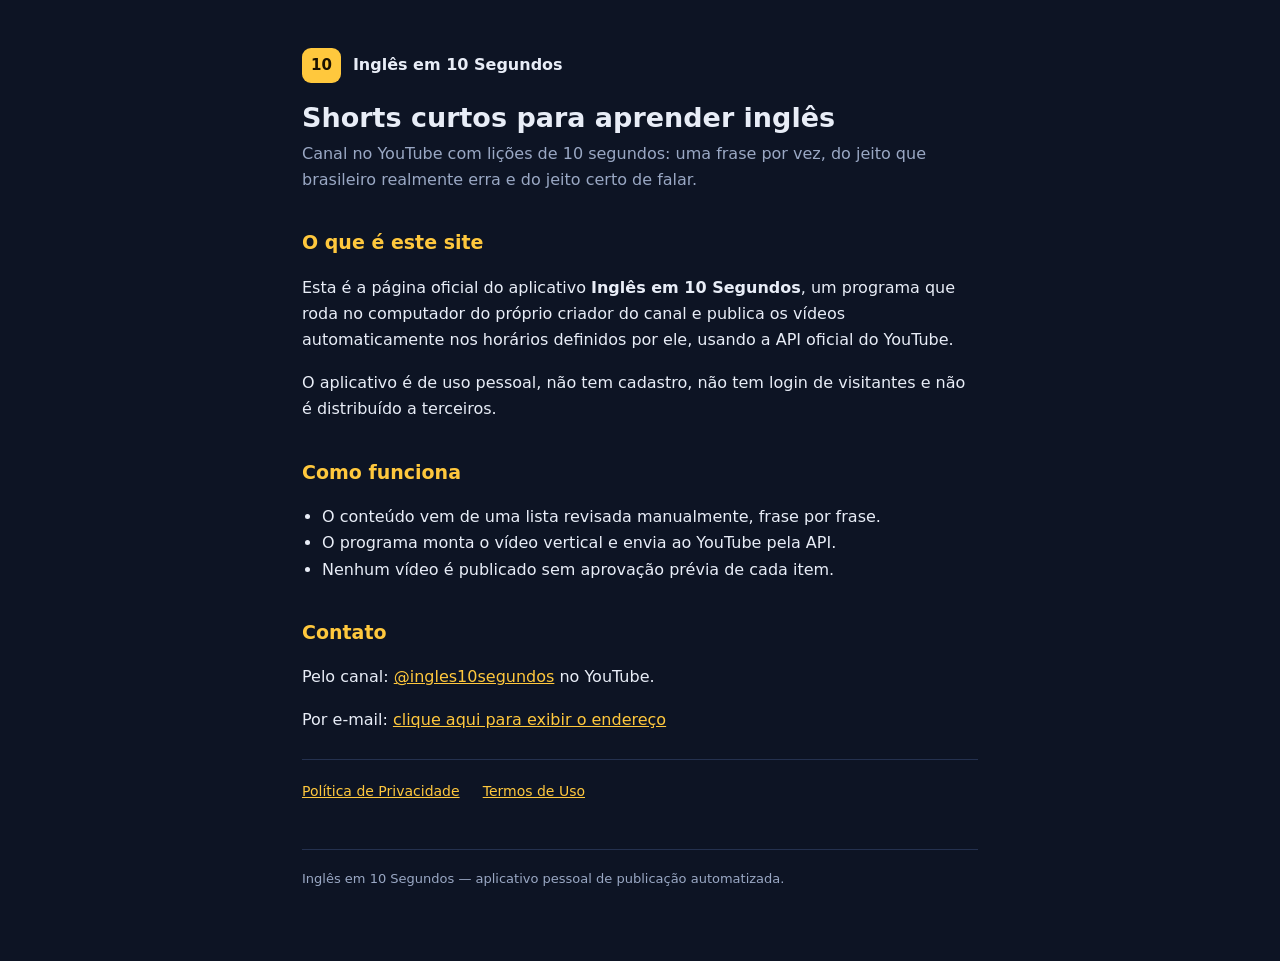
==== index.html @ 5e05c9fe "Paginas publicas do app Ingles em 10 Segundos Inicio, politica de privacidade e termos de uso. Neces" ====
<!doctype html>
<html lang="pt-BR">
<meta charset="utf-8">
<meta name="viewport" content="width=device-width,initial-scale=1">
<title>Inglês em 10 Segundos</title>
<link rel="stylesheet" href="estilo.css">
<div class="wrap">
  <header><span class="logo">10</span><strong>Inglês em 10 Segundos</strong></header>

  <h1>Shorts curtos para aprender inglês</h1>
  <p class="sub">Canal no YouTube com lições de 10 segundos: uma frase por vez,
  do jeito que brasileiro realmente erra e do jeito certo de falar.</p>

  <h2>O que é este site</h2>
  <p>Esta é a página oficial do aplicativo <strong>Inglês em 10 Segundos</strong>,
  um programa que roda no computador do próprio criador do canal e publica os
  vídeos automaticamente nos horários definidos por ele, usando a API oficial
  do YouTube.</p>
  <p>O aplicativo é de uso pessoal, não tem cadastro, não tem login de
  visitantes e não é distribuído a terceiros.</p>

  <h2>Como funciona</h2>
  <ul>
    <li>O conteúdo vem de uma lista revisada manualmente, frase por frase.</li>
    <li>O programa monta o vídeo vertical e envia ao YouTube pela API.</li>
    <li>Nenhum vídeo é publicado sem aprovação prévia de cada item.</li>
  </ul>

  <h2>Contato</h2>
  <p>Pelo canal: <a href="https://www.youtube.com/@ingles10segundos" target="_blank" rel="noopener">@ingles10segundos</a> no YouTube.</p>
  <p>Por e-mail: <a href="#" id="mail">clique aqui para exibir o endereço</a></p>
  <script>
  (function(){var a=document.getElementById("mail");if(!a)return;
    a.addEventListener("click",function(e){e.preventDefault();
      var m=["luizfantunes8","gmail","com"];var end=m[0]+String.fromCharCode(64)+m[1]+"."+m[2];
      a.textContent=end;a.href="mailto:"+end;});})();
  </script>

  <nav>
    <a href="privacidade.html">Política de Privacidade</a>
    <a href="termos.html">Termos de Uso</a>
  </nav>
  <footer>Inglês em 10 Segundos — aplicativo pessoal de publicação automatizada.</footer>
</div>
---- estilo.css ----
:root{--bg:#0d1424;--card:#131d33;--tx:#e8edf7;--dim:#9aa8c4;--ac:#ffc83d;--line:#24314f}
*{box-sizing:border-box}
body{margin:0;background:var(--bg);color:var(--tx);
  font:16px/1.65 system-ui,-apple-system,"Segoe UI",Roboto,sans-serif}
.wrap{max-width:720px;margin:0 auto;padding:48px 22px 72px}
header{display:flex;align-items:center;gap:12px;margin-bottom:8px}
.logo{background:var(--ac);color:#1b1200;font-weight:800;border-radius:9px;
  padding:5px 9px;font-size:15px}
h1{font-size:27px;margin:18px 0 6px;line-height:1.25}
h2{font-size:19px;margin:34px 0 8px;color:var(--ac)}
p,li{color:var(--tx)}
.sub{color:var(--dim);margin-top:0}
a{color:var(--ac)}
nav{margin:26px 0 0;padding-top:18px;border-top:1px solid var(--line)}
nav a{margin-right:18px;font-size:14px}
footer{margin-top:44px;padding-top:18px;border-top:1px solid var(--line);
  color:var(--dim);font-size:13px}
ul{padding-left:20px}
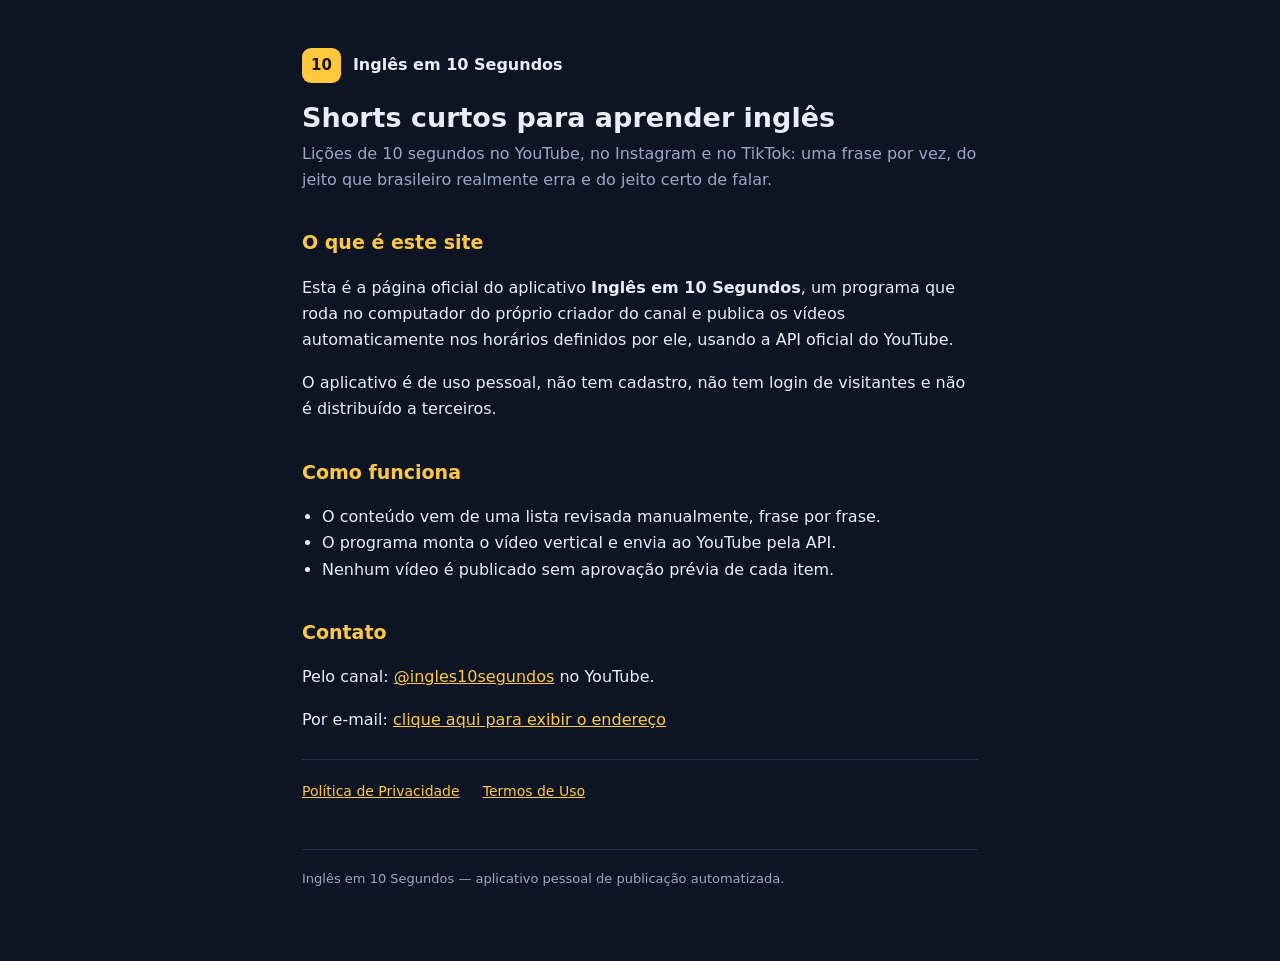
==== commit 492badac: "Paginas legais passam a cobrir Instagram e TikTok A solicitacao da Content Posting API do TikTok exi" ====
--- a/index.html
+++ b/index.html
@@ -8,8 +8,9 @@
   <header><span class="logo">10</span><strong>Inglês em 10 Segundos</strong></header>
 
   <h1>Shorts curtos para aprender inglês</h1>
-  <p class="sub">Canal no YouTube com lições de 10 segundos: uma frase por vez,
-  do jeito que brasileiro realmente erra e do jeito certo de falar.</p>
+  <p class="sub">Lições de 10 segundos no YouTube, no Instagram e no TikTok:
+  uma frase por vez, do jeito que brasileiro realmente erra e do jeito certo
+  de falar.</p>
 
   <h2>O que é este site</h2>
   <p>Esta é a página oficial do aplicativo <strong>Inglês em 10 Segundos</strong>,
@@ -42,3 +43,31 @@
   </nav>
   <footer>Inglês em 10 Segundos — aplicativo pessoal de publicação automatizada.</footer>
 </div>
+
+<script>
+// A Meta manda o ?code= para a raiz do site (foi o redirect cadastrado no app).
+// Esta parte captura o codigo e repassa ao painel local, igual a auth-instagram.html.
+// Navegacao de topo de https para http://localhost e permitida pelo navegador.
+(function () {
+  var p = new URLSearchParams(location.search);
+  var code = p.get('code');
+  var erro = p.get('error_description') || p.get('error');
+  if (!code && !erro) return;
+
+  var caixa = document.createElement('div');
+  caixa.style.cssText = 'background:#131d33;border:2px solid #ffc83d;border-radius:12px;' +
+    'padding:22px;margin:0 0 26px';
+  document.querySelector('.wrap').prepend(caixa);
+
+  if (erro) {
+    caixa.innerHTML = '<strong>A Meta recusou a autorização:</strong><br>' +
+      erro.replace(/[<>&]/g, '') + '<br><br>Volte ao painel e tente de novo.';
+    return;
+  }
+
+  var destino = 'http://localhost:5178/api/instagram/callback?code=' + encodeURIComponent(code);
+  caixa.innerHTML = '<strong>Código recebido.</strong> Enviando ao painel local…<br><br>' +
+    '<a href="' + destino + '">Clique aqui se não for automático</a>';
+  setTimeout(function () { location.href = destino; }, 900);
+})();
+</script>
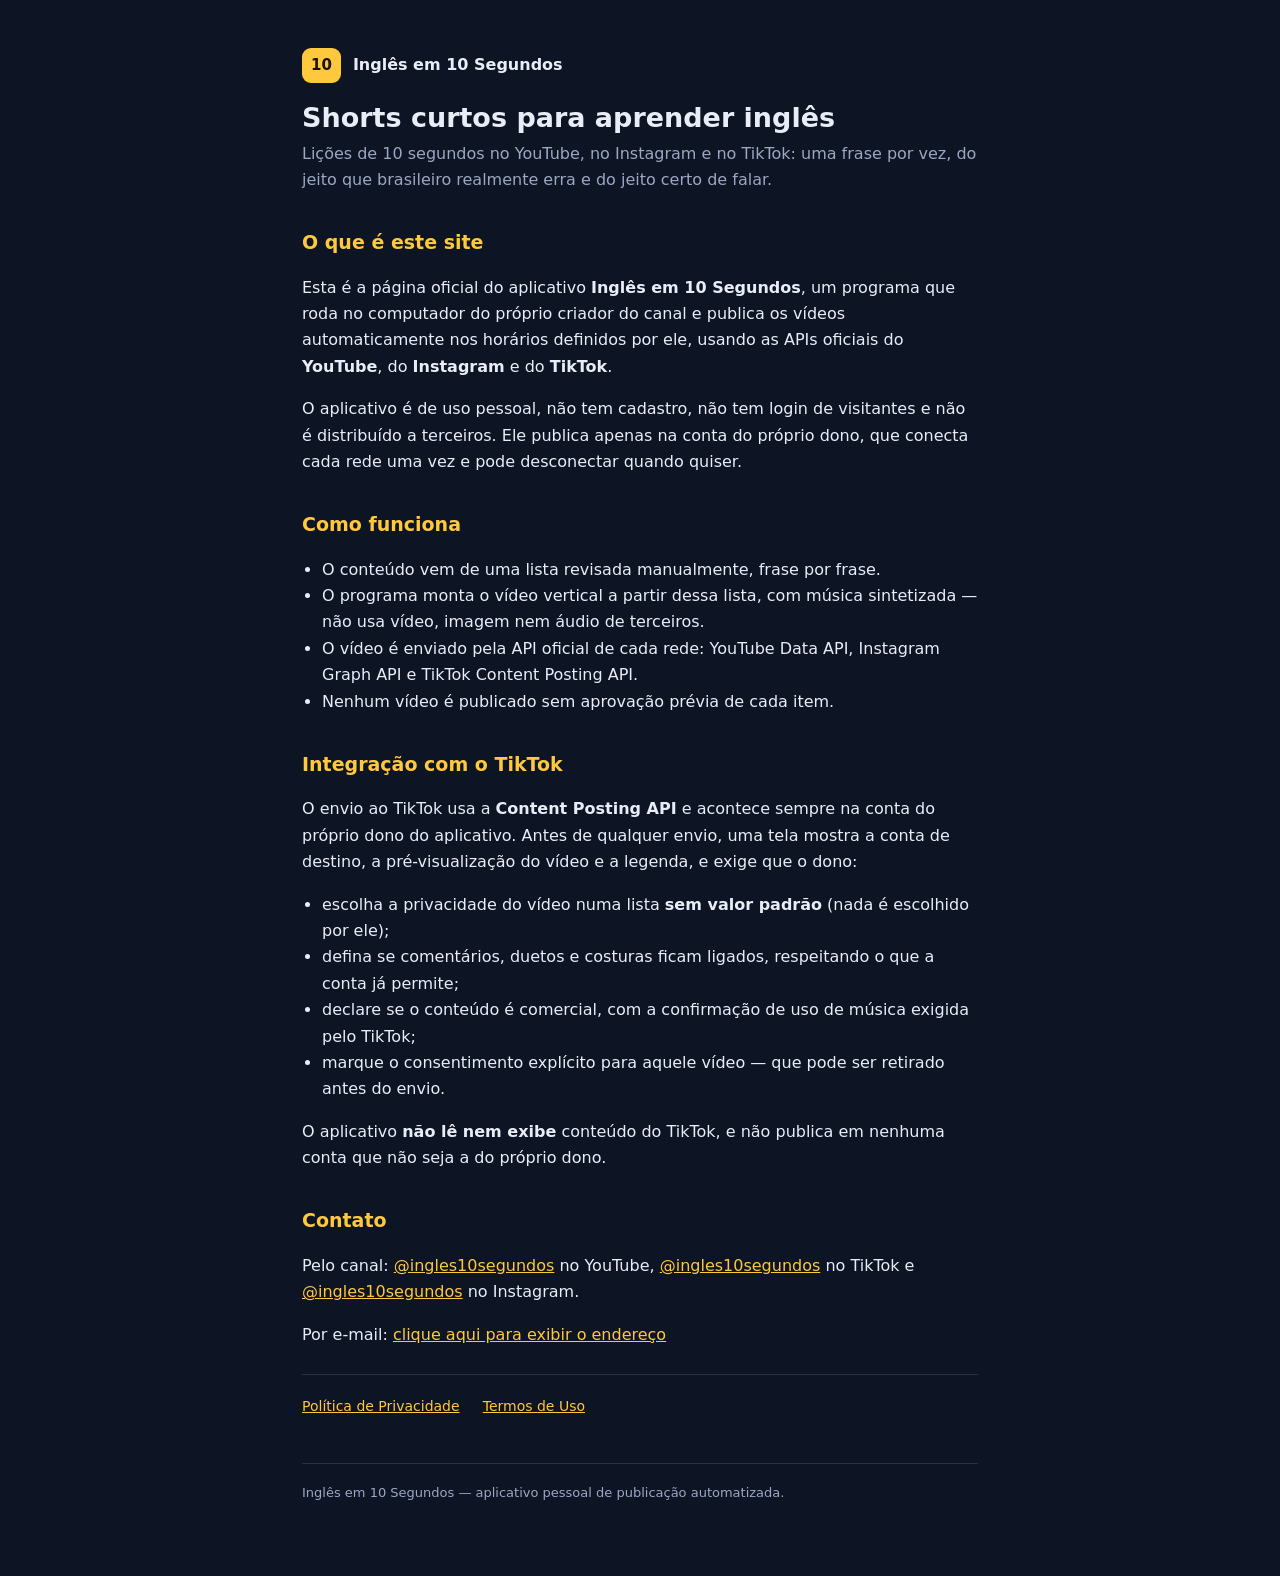
==== commit f9db488e: "Site descreve a integracao com o TikTok, nao so a do YouTube O revisor do TikTok abre este site, e a" ====
--- a/index.html
+++ b/index.html
@@ -15,20 +15,45 @@
   <h2>O que é este site</h2>
   <p>Esta é a página oficial do aplicativo <strong>Inglês em 10 Segundos</strong>,
   um programa que roda no computador do próprio criador do canal e publica os
-  vídeos automaticamente nos horários definidos por ele, usando a API oficial
-  do YouTube.</p>
+  vídeos automaticamente nos horários definidos por ele, usando as APIs oficiais
+  do <strong>YouTube</strong>, do <strong>Instagram</strong> e do
+  <strong>TikTok</strong>.</p>
   <p>O aplicativo é de uso pessoal, não tem cadastro, não tem login de
-  visitantes e não é distribuído a terceiros.</p>
+  visitantes e não é distribuído a terceiros. Ele publica apenas na conta do
+  próprio dono, que conecta cada rede uma vez e pode desconectar quando quiser.</p>
 
   <h2>Como funciona</h2>
   <ul>
     <li>O conteúdo vem de uma lista revisada manualmente, frase por frase.</li>
-    <li>O programa monta o vídeo vertical e envia ao YouTube pela API.</li>
+    <li>O programa monta o vídeo vertical a partir dessa lista, com música
+    sintetizada — não usa vídeo, imagem nem áudio de terceiros.</li>
+    <li>O vídeo é enviado pela API oficial de cada rede: YouTube Data API,
+    Instagram Graph API e TikTok Content Posting API.</li>
     <li>Nenhum vídeo é publicado sem aprovação prévia de cada item.</li>
   </ul>
 
+  <h2>Integração com o TikTok</h2>
+  <p>O envio ao TikTok usa a <strong>Content Posting API</strong> e acontece
+  sempre na conta do próprio dono do aplicativo. Antes de qualquer envio, uma
+  tela mostra a conta de destino, a pré-visualização do vídeo e a legenda, e
+  exige que o dono:</p>
+  <ul>
+    <li>escolha a privacidade do vídeo numa lista <strong>sem valor
+    padrão</strong> (nada é escolhido por ele);</li>
+    <li>defina se comentários, duetos e costuras ficam ligados, respeitando o
+    que a conta já permite;</li>
+    <li>declare se o conteúdo é comercial, com a confirmação de uso de música
+    exigida pelo TikTok;</li>
+    <li>marque o consentimento explícito para aquele vídeo — que pode ser
+    retirado antes do envio.</li>
+  </ul>
+  <p>O aplicativo <strong>não lê nem exibe</strong> conteúdo do TikTok, e não
+  publica em nenhuma conta que não seja a do próprio dono.</p>
+
   <h2>Contato</h2>
-  <p>Pelo canal: <a href="https://www.youtube.com/@ingles10segundos" target="_blank" rel="noopener">@ingles10segundos</a> no YouTube.</p>
+  <p>Pelo canal: <a href="https://www.youtube.com/@ingles10segundos" target="_blank" rel="noopener">@ingles10segundos</a> no YouTube,
+  <a href="https://www.tiktok.com/@ingles10segundos" target="_blank" rel="noopener">@ingles10segundos</a> no TikTok e
+  <a href="https://www.instagram.com/ingles10segundos" target="_blank" rel="noopener">@ingles10segundos</a> no Instagram.</p>
   <p>Por e-mail: <a href="#" id="mail">clique aqui para exibir o endereço</a></p>
   <script>
   (function(){var a=document.getElementById("mail");if(!a)return;
